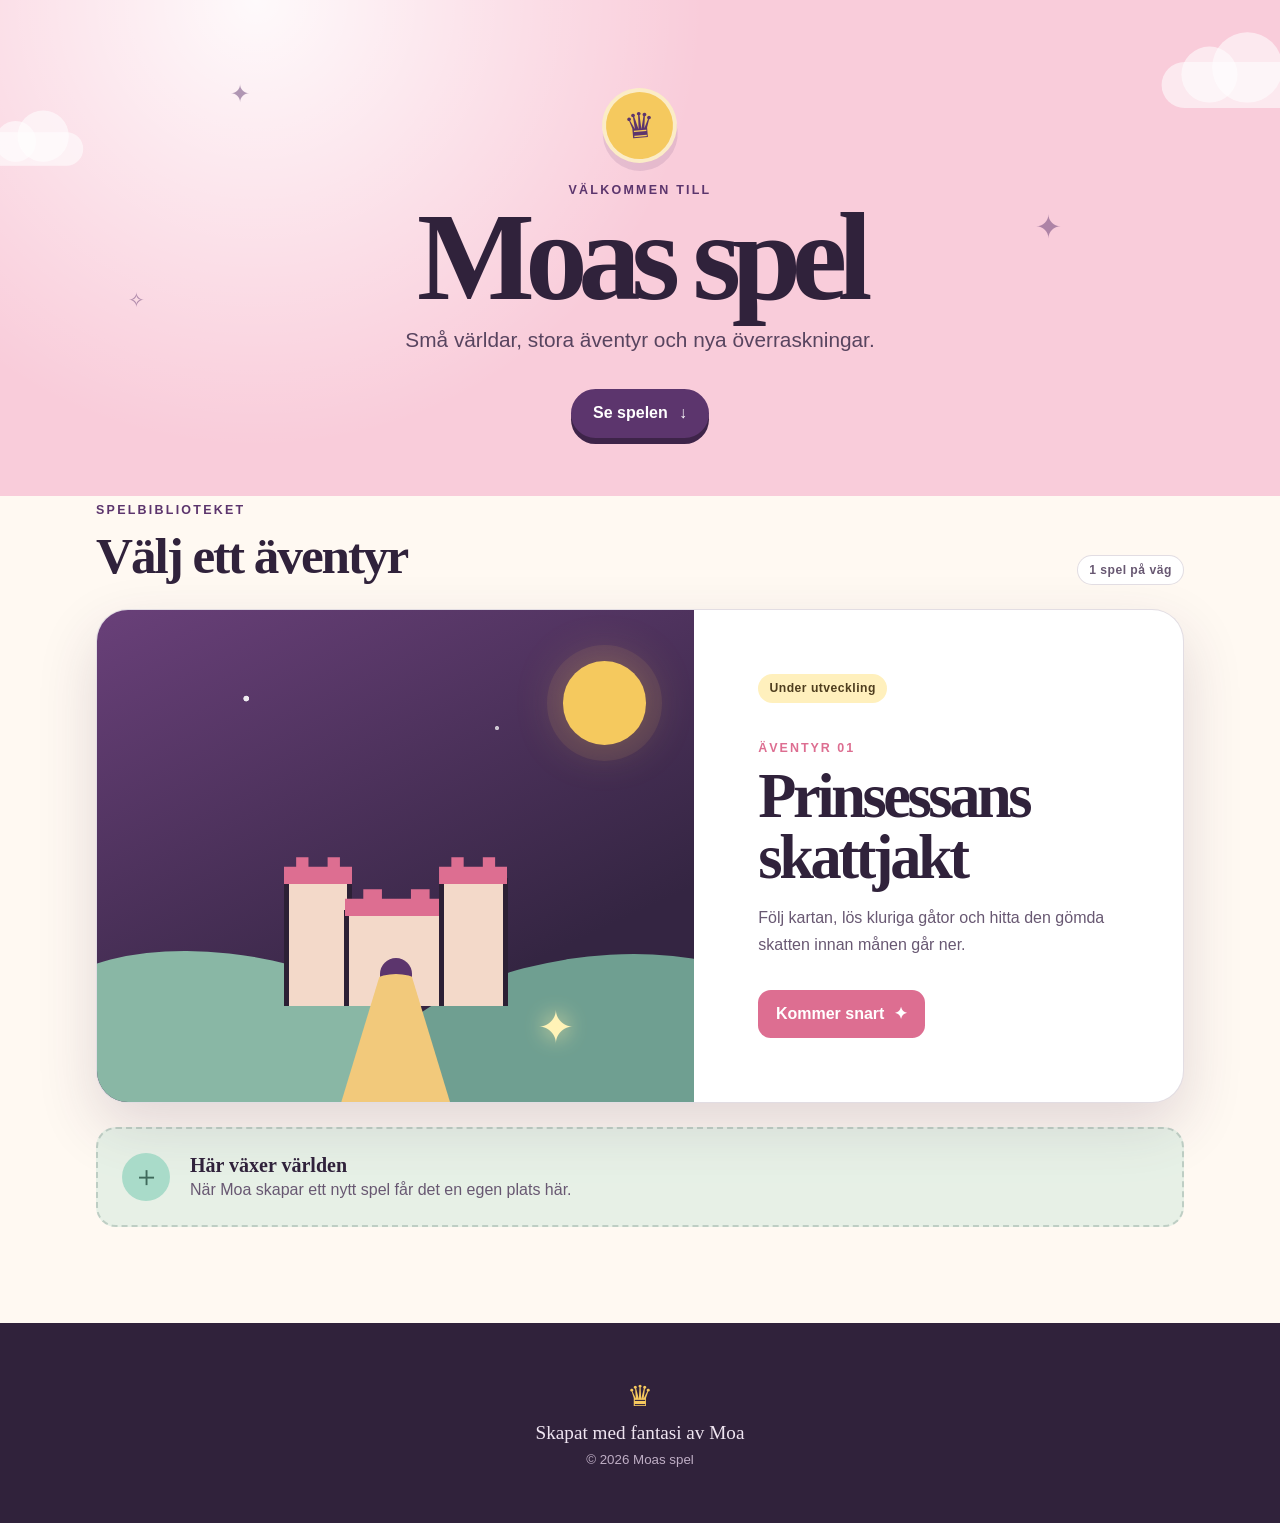
==== index.html @ d867bc86 "Create Moas spel portal" ====
<!doctype html>
<html lang="sv">
  <head>
    <meta charset="UTF-8" />
    <meta name="viewport" content="width=device-width, initial-scale=1" />
    <meta
      name="description"
      content="Moas spel – en lekfull samlingsplats för spel skapade av Moa."
    />
    <meta name="theme-color" content="#f7b7c7" />
    <title>Moas spel</title>
    <link rel="stylesheet" href="styles.css" />
  </head>
  <body>
    <a class="skip-link" href="#spel">Hoppa till spelen</a>

    <div class="sky" aria-hidden="true">
      <span class="cloud cloud--one"></span>
      <span class="cloud cloud--two"></span>
      <span class="star star--one">✦</span>
      <span class="star star--two">✦</span>
      <span class="star star--three">✧</span>
    </div>

    <header class="hero">
      <div class="hero__badge" aria-hidden="true">♛</div>
      <p class="eyebrow">Välkommen till</p>
      <h1>Moas spel</h1>
      <p class="hero__intro">Små världar, stora äventyr och nya överraskningar.</p>
      <a class="hero__button" href="#spel">Se spelen <span aria-hidden="true">↓</span></a>
    </header>

    <main id="spel" class="game-library">
      <div class="section-heading">
        <div>
          <p class="eyebrow">Spelbiblioteket</p>
          <h2>Välj ett äventyr</h2>
        </div>
        <span class="game-count">1 spel på väg</span>
      </div>

      <article class="game-card game-card--featured">
        <div class="game-card__art" aria-hidden="true">
          <span class="moon"></span>
          <span class="castle">
            <i class="castle__tower castle__tower--left"></i>
            <i class="castle__keep"></i>
            <i class="castle__tower castle__tower--right"></i>
          </span>
          <span class="path"></span>
          <span class="treasure">✦</span>
        </div>

        <div class="game-card__content">
          <span class="status">Under utveckling</span>
          <p class="game-card__number">Äventyr 01</p>
          <h3>Prinsessans skattjakt</h3>
          <p>
            Följ kartan, lös kluriga gåtor och hitta den gömda skatten innan
            månen går ner.
          </p>
          <span class="coming-soon" aria-label="Spelet kommer snart">
            Kommer snart <span aria-hidden="true">✦</span>
          </span>
        </div>
      </article>

      <aside class="next-adventure" aria-label="Fler spel kommer">
        <span aria-hidden="true">＋</span>
        <div>
          <h3>Här växer världen</h3>
          <p>När Moa skapar ett nytt spel får det en egen plats här.</p>
        </div>
      </aside>
    </main>

    <footer>
      <span class="footer__mark" aria-hidden="true">♛</span>
      <p>Skapat med fantasi av Moa</p>
      <small>© <span id="year">2026</span> Moas spel</small>
    </footer>

    <script src="script.js"></script>
  </body>
</html>
---- styles.css ----
:root {
  --ink: #30223b;
  --ink-soft: #685872;
  --paper: #fff9f2;
  --rose: #f7b7c7;
  --rose-deep: #dd6e91;
  --plum: #5c356d;
  --gold: #f5c95e;
  --mint: #a9dbc9;
  --line: rgba(74, 43, 83, 0.16);
  --shadow: 0 24px 60px rgba(68, 38, 74, 0.16);
}

* {
  box-sizing: border-box;
}

html {
  scroll-behavior: smooth;
}

body {
  margin: 0;
  min-width: 320px;
  color: var(--ink);
  background:
    radial-gradient(circle at 20% 0%, rgba(255, 255, 255, 0.9), transparent 28rem),
    linear-gradient(180deg, #f9ccda 0 31rem, var(--paper) 31rem 100%);
  font-family: "Trebuchet MS", "Avenir Next", sans-serif;
  overflow-x: hidden;
}

.skip-link {
  position: fixed;
  z-index: 20;
  top: 0.75rem;
  left: 0.75rem;
  padding: 0.7rem 1rem;
  color: white;
  background: var(--plum);
  border-radius: 999px;
  transform: translateY(-150%);
}

.skip-link:focus {
  transform: translateY(0);
}

.sky {
  position: absolute;
  inset: 0 0 auto;
  height: 31rem;
  pointer-events: none;
  overflow: hidden;
}

.cloud {
  position: absolute;
  width: 8rem;
  height: 2.6rem;
  background: rgba(255, 255, 255, 0.58);
  border-radius: 999px;
}

.cloud::before,
.cloud::after {
  content: "";
  position: absolute;
  bottom: 0.3rem;
  background: inherit;
  border-radius: 50%;
}

.cloud::before {
  left: 1.1rem;
  width: 3.2rem;
  height: 3.2rem;
}

.cloud::after {
  right: 1.1rem;
  width: 4rem;
  height: 4rem;
}

.cloud--one {
  top: 8rem;
  left: -2rem;
  transform: scale(0.8);
}

.cloud--two {
  top: 4rem;
  right: -1rem;
  transform: scale(1.1);
}

.star {
  position: absolute;
  color: rgba(92, 53, 109, 0.48);
  animation: twinkle 3s ease-in-out infinite;
}

.star--one {
  top: 5rem;
  left: 18%;
  font-size: 1.5rem;
}

.star--two {
  top: 13rem;
  right: 17%;
  font-size: 2rem;
  animation-delay: 0.9s;
}

.star--three {
  top: 18rem;
  left: 10%;
  font-size: 1.25rem;
  animation-delay: 1.8s;
}

.hero {
  position: relative;
  z-index: 1;
  width: min(92%, 70rem);
  min-height: 31rem;
  margin: 0 auto;
  padding: 5.5rem 1rem 6.5rem;
  text-align: center;
}

.hero__badge {
  display: grid;
  width: 4.7rem;
  height: 4.7rem;
  margin: 0 auto 1.25rem;
  place-items: center;
  color: var(--plum);
  background: var(--gold);
  border: 4px solid rgba(255, 255, 255, 0.65);
  border-radius: 50%;
  box-shadow: 0 8px 0 rgba(92, 53, 109, 0.13);
  font: 2.2rem Georgia, serif;
  transform: rotate(-5deg);
}

.eyebrow {
  margin: 0 0 0.55rem;
  color: var(--plum);
  font-size: 0.78rem;
  font-weight: 800;
  letter-spacing: 0.18em;
  text-transform: uppercase;
}

h1,
h2,
h3,
p {
  margin-top: 0;
}

h1,
h2,
h3 {
  font-family: Georgia, "Times New Roman", serif;
}

h1 {
  max-width: 10ch;
  margin: 0 auto 1rem;
  font-size: clamp(3.75rem, 12vw, 7.8rem);
  line-height: 0.82;
  letter-spacing: -0.075em;
  text-wrap: balance;
}

.hero__intro {
  max-width: 34rem;
  margin: 0 auto 2rem;
  color: #58445f;
  font-size: clamp(1.05rem, 2.5vw, 1.3rem);
  line-height: 1.55;
}

.hero__button {
  display: inline-flex;
  gap: 0.7rem;
  align-items: center;
  padding: 0.85rem 1.25rem;
  color: white;
  background: var(--plum);
  border: 2px solid var(--plum);
  border-radius: 999px;
  box-shadow: 0 6px 0 #3e2449;
  font-weight: 800;
  text-decoration: none;
  transition: transform 160ms ease, box-shadow 160ms ease;
}

.hero__button:hover {
  box-shadow: 0 3px 0 #3e2449;
  transform: translateY(3px);
}

.hero__button:focus-visible {
  outline: 4px solid white;
  outline-offset: 3px;
}

.game-library {
  position: relative;
  z-index: 2;
  width: min(90%, 68rem);
  margin: -2.4rem auto 0;
  padding-bottom: 6rem;
}

.section-heading {
  display: flex;
  gap: 1rem;
  align-items: end;
  justify-content: space-between;
  margin-bottom: 1.5rem;
}

.section-heading h2 {
  margin-bottom: 0;
  font-size: clamp(2rem, 5vw, 3.2rem);
  letter-spacing: -0.04em;
}

.game-count,
.status {
  display: inline-flex;
  padding: 0.45rem 0.7rem;
  border-radius: 999px;
  font-size: 0.76rem;
  font-weight: 800;
  letter-spacing: 0.04em;
}

.game-count {
  color: var(--ink-soft);
  background: white;
  border: 1px solid var(--line);
}

.game-card {
  display: grid;
  grid-template-columns: minmax(0, 1.1fr) minmax(18rem, 0.9fr);
  min-height: 29rem;
  overflow: hidden;
  background: white;
  border: 1px solid var(--line);
  border-radius: 2rem;
  box-shadow: var(--shadow);
}

.game-card__art {
  position: relative;
  min-height: 24rem;
  overflow: hidden;
  background:
    radial-gradient(circle at 25% 18%, rgba(255, 255, 255, 0.9) 0 0.16rem, transparent 0.2rem),
    radial-gradient(circle at 67% 24%, rgba(255, 255, 255, 0.72) 0 0.11rem, transparent 0.15rem),
    radial-gradient(circle at 83% 12%, rgba(255, 255, 255, 0.72) 0 0.13rem, transparent 0.17rem),
    linear-gradient(155deg, #694079, #342542 72%);
}

.game-card__art::before,
.game-card__art::after {
  content: "";
  position: absolute;
  bottom: -5rem;
  width: 75%;
  height: 14rem;
  background: #89b7a5;
  border-radius: 50% 50% 0 0;
}

.game-card__art::before {
  left: -12%;
  transform: rotate(12deg);
}

.game-card__art::after {
  right: -19%;
  background: #6f9f91;
  transform: rotate(-9deg);
}

.moon {
  position: absolute;
  top: 3.2rem;
  right: 3rem;
  width: 5.2rem;
  height: 5.2rem;
  background: var(--gold);
  border-radius: 50%;
  box-shadow: 0 0 0 1rem rgba(245, 201, 94, 0.08), 0 0 3rem rgba(245, 201, 94, 0.3);
}

.castle {
  position: absolute;
  z-index: 2;
  bottom: 6rem;
  left: 50%;
  width: 14rem;
  height: 10rem;
  transform: translateX(-50%);
}

.castle i {
  position: absolute;
  bottom: 0;
  display: block;
  background: #f3d9c9;
  border: 5px solid #2c2035;
  border-bottom: 0;
}

.castle__tower {
  width: 4.3rem;
  height: 8rem;
}

.castle__tower::before,
.castle__keep::before {
  content: "";
  position: absolute;
  top: -1.6rem;
  left: -0.3rem;
  width: calc(100% + 0.6rem);
  height: 1.7rem;
  background: #dd6e91;
  clip-path: polygon(0 100%, 0 35%, 18% 35%, 18% 0, 36% 0, 36% 35%, 64% 35%, 64% 0, 82% 0, 82% 35%, 100% 35%, 100% 100%);
}

.castle__tower--left {
  left: 0;
}

.castle__tower--right {
  right: 0;
}

.castle__keep {
  left: 3.8rem;
  width: 6.5rem;
  height: 6rem;
}

.castle__keep::after {
  content: "";
  position: absolute;
  bottom: 0;
  left: 50%;
  width: 2rem;
  height: 3rem;
  background: #5c356d;
  border-radius: 1rem 1rem 0 0;
  transform: translateX(-50%);
}

.path {
  position: absolute;
  z-index: 3;
  bottom: -2rem;
  left: 50%;
  width: 8rem;
  height: 10rem;
  background: #f2c97b;
  border-radius: 50% 50% 0 0;
  clip-path: polygon(38% 0, 62% 0, 100% 100%, 0 100%);
  transform: translateX(-50%);
}

.treasure {
  position: absolute;
  z-index: 4;
  right: 20%;
  bottom: 3rem;
  color: #fff3b7;
  font-size: 2.8rem;
  filter: drop-shadow(0 0 0.7rem #fff1a8);
}

.game-card__content {
  display: flex;
  flex-direction: column;
  align-items: flex-start;
  justify-content: center;
  padding: clamp(2rem, 5vw, 4.5rem);
}

.status {
  margin-bottom: 2.4rem;
  color: #4e3d1e;
  background: #fff0bd;
}

.game-card__number {
  margin-bottom: 0.65rem;
  color: var(--rose-deep);
  font-size: 0.78rem;
  font-weight: 900;
  letter-spacing: 0.16em;
  text-transform: uppercase;
}

.game-card h3 {
  margin-bottom: 1rem;
  font-size: clamp(2.25rem, 5vw, 3.9rem);
  line-height: 0.98;
  letter-spacing: -0.055em;
}

.game-card__content > p:not(.game-card__number) {
  margin-bottom: 2rem;
  color: var(--ink-soft);
  line-height: 1.7;
}

.coming-soon {
  display: inline-flex;
  gap: 0.6rem;
  align-items: center;
  padding: 0.9rem 1.1rem;
  color: white;
  background: var(--rose-deep);
  border-radius: 0.8rem;
  font-weight: 900;
}

.next-adventure {
  display: flex;
  gap: 1.25rem;
  align-items: center;
  margin-top: 1.5rem;
  padding: 1.5rem;
  background: rgba(169, 219, 201, 0.28);
  border: 2px dashed rgba(68, 104, 92, 0.25);
  border-radius: 1.25rem;
}

.next-adventure > span {
  display: grid;
  flex: 0 0 auto;
  width: 3rem;
  height: 3rem;
  place-items: center;
  color: #3f695b;
  background: var(--mint);
  border-radius: 50%;
  font-size: 1.8rem;
}

.next-adventure h3 {
  margin-bottom: 0.25rem;
  font-size: 1.25rem;
}

.next-adventure p {
  margin-bottom: 0;
  color: var(--ink-soft);
}

footer {
  display: grid;
  justify-items: center;
  padding: 3.5rem 1rem;
  color: #efe5f1;
  background: var(--ink);
  text-align: center;
}

.footer__mark {
  margin-bottom: 0.6rem;
  color: var(--gold);
  font: 1.8rem Georgia, serif;
}

footer p {
  margin-bottom: 0.5rem;
  font-family: Georgia, serif;
  font-size: 1.2rem;
}

footer small {
  color: #bfaec5;
}

@keyframes twinkle {
  0%, 100% { opacity: 0.35; transform: scale(0.85) rotate(0); }
  50% { opacity: 1; transform: scale(1.15) rotate(8deg); }
}

@media (max-width: 760px) {
  body {
    background: linear-gradient(180deg, #f9ccda 0 29rem, var(--paper) 29rem 100%);
  }

  .sky {
    height: 29rem;
  }

  .hero {
    min-height: 29rem;
    padding-top: 4.5rem;
  }

  .section-heading {
    align-items: flex-start;
    flex-direction: column;
  }

  .game-card {
    grid-template-columns: 1fr;
  }

  .game-card__art {
    min-height: 23rem;
  }

  .game-card__content {
    padding: 2.2rem;
  }

  .status {
    margin-bottom: 1.8rem;
  }
}

@media (prefers-reduced-motion: reduce) {
  html {
    scroll-behavior: auto;
  }

  *,
  *::before,
  *::after {
    animation-duration: 0.01ms !important;
    animation-iteration-count: 1 !important;
    transition-duration: 0.01ms !important;
  }
}
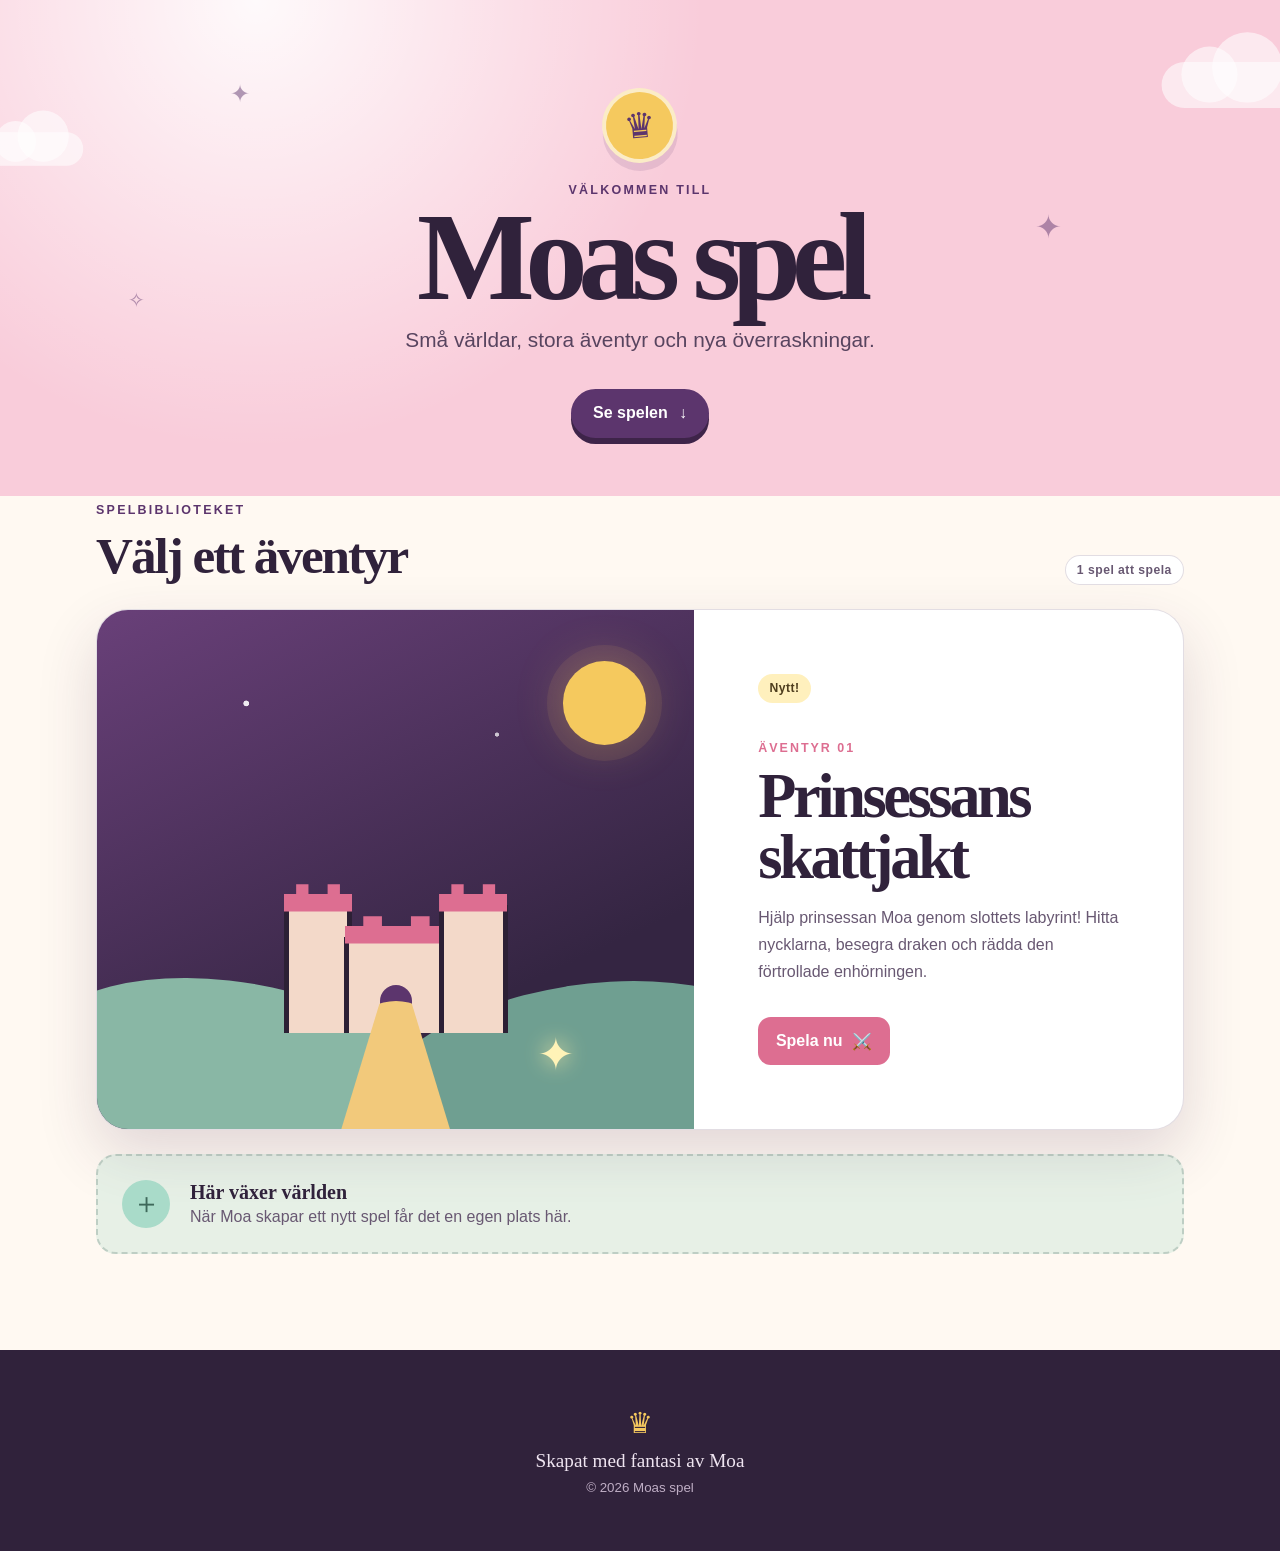
==== commit ae487756: "Lägg till Prinsessans skattjakt — spelbart 3D-äventyr Prinsessan Moa letar nycklar i slottets labyri" ====
--- a/index.html
+++ b/index.html
@@ -36,10 +36,10 @@
           <p class="eyebrow">Spelbiblioteket</p>
           <h2>Välj ett äventyr</h2>
         </div>
-        <span class="game-count">1 spel på väg</span>
+        <span class="game-count">1 spel att spela</span>
       </div>
 
-      <article class="game-card game-card--featured">
+      <a class="game-card game-card--featured game-card--spelbar" href="prinsessans-skattjakt/">
         <div class="game-card__art" aria-hidden="true">
           <span class="moon"></span>
           <span class="castle">
@@ -52,18 +52,18 @@
         </div>
 
         <div class="game-card__content">
-          <span class="status">Under utveckling</span>
+          <span class="status">Nytt!</span>
           <p class="game-card__number">Äventyr 01</p>
           <h3>Prinsessans skattjakt</h3>
           <p>
-            Följ kartan, lös kluriga gåtor och hitta den gömda skatten innan
-            månen går ner.
+            Hjälp prinsessan Moa genom slottets labyrint! Hitta nycklarna,
+            besegra draken och rädda den förtrollade enhörningen.
           </p>
-          <span class="coming-soon" aria-label="Spelet kommer snart">
-            Kommer snart <span aria-hidden="true">✦</span>
+          <span class="coming-soon">
+            Spela nu <span aria-hidden="true">⚔️</span>
           </span>
         </div>
-      </article>
+      </a>
 
       <aside class="next-adventure" aria-label="Fler spel kommer">
         <span aria-hidden="true">＋</span>
--- a/styles.css
+++ b/styles.css
@@ -435,6 +435,26 @@
   font-weight: 900;
 }
 
+a.game-card--spelbar {
+  color: inherit;
+  text-decoration: none;
+  transition: transform 180ms ease, box-shadow 180ms ease;
+}
+
+a.game-card--spelbar:hover {
+  box-shadow: 0 30px 70px rgba(68, 38, 74, 0.24);
+  transform: translateY(-4px);
+}
+
+a.game-card--spelbar:focus-visible {
+  outline: 4px solid var(--plum);
+  outline-offset: 4px;
+}
+
+a.game-card--spelbar:hover .coming-soon {
+  background: var(--plum);
+}
+
 .next-adventure {
   display: flex;
   gap: 1.25rem;
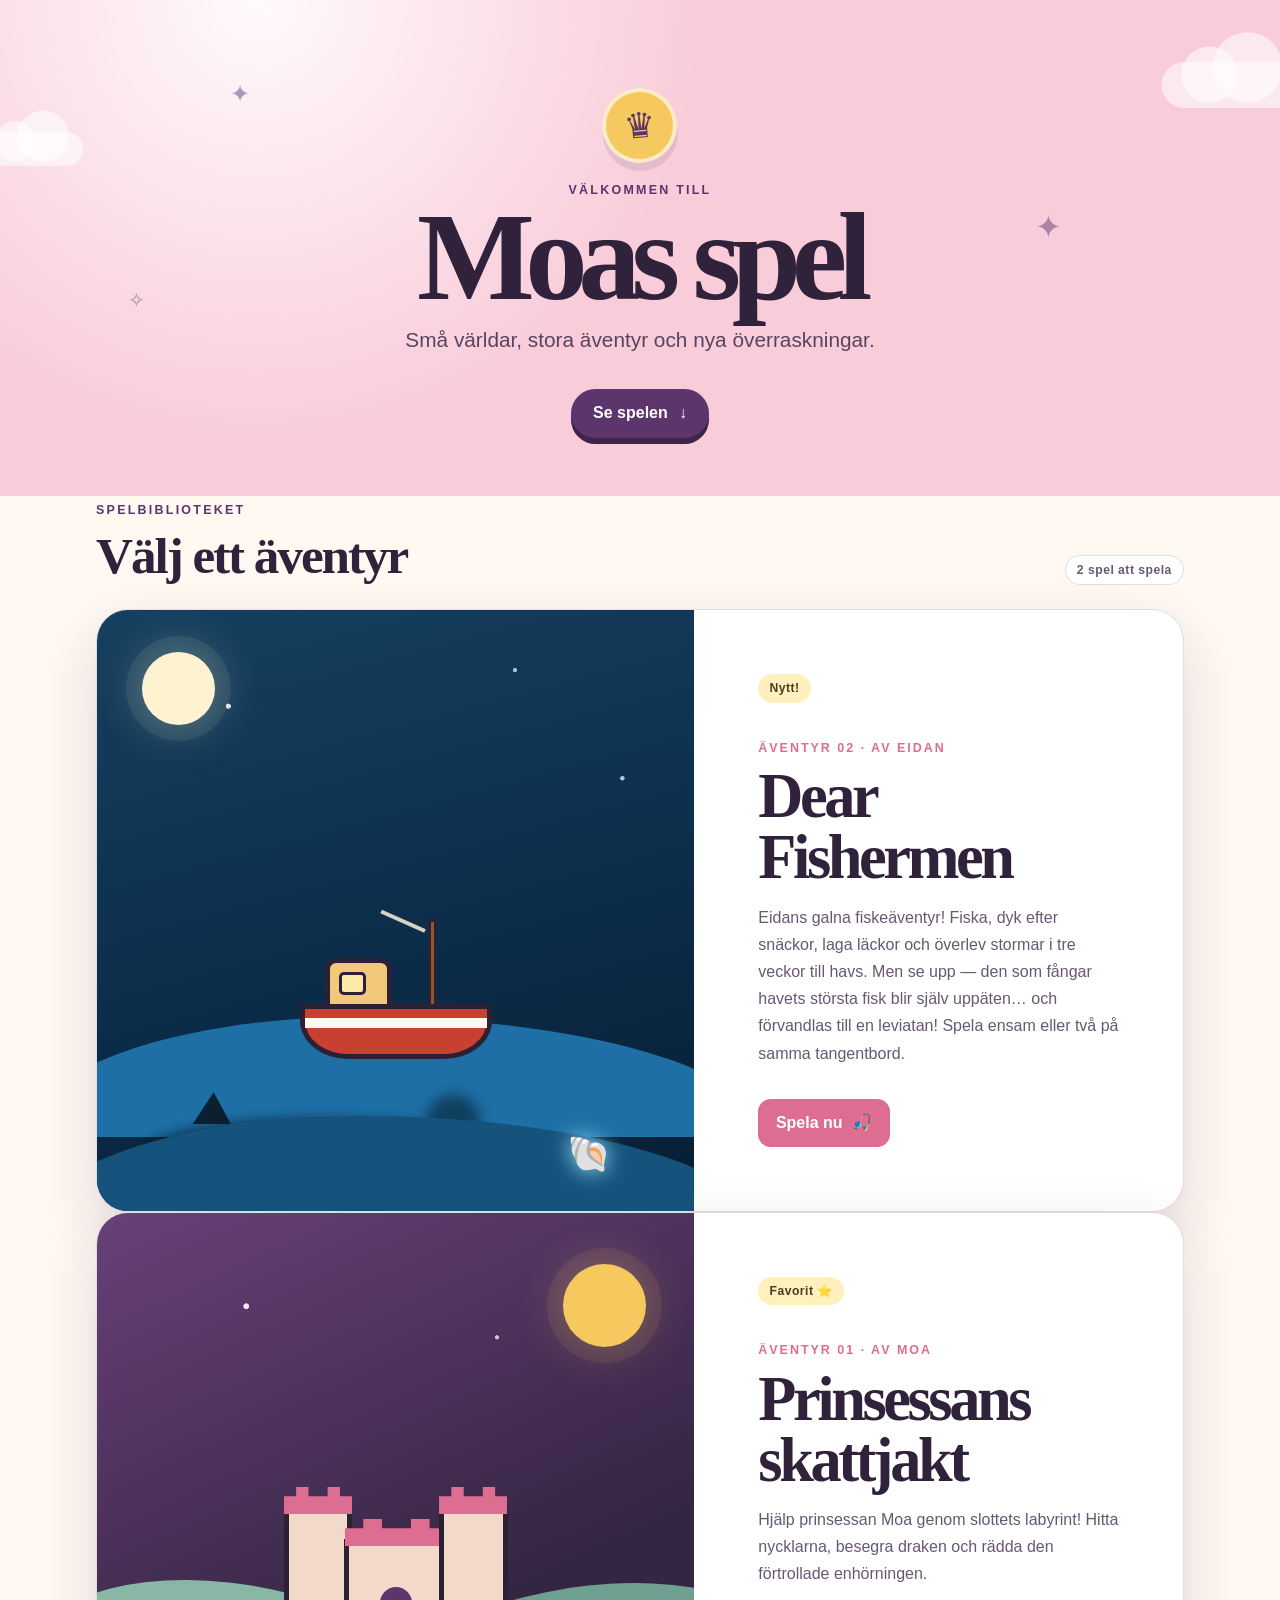
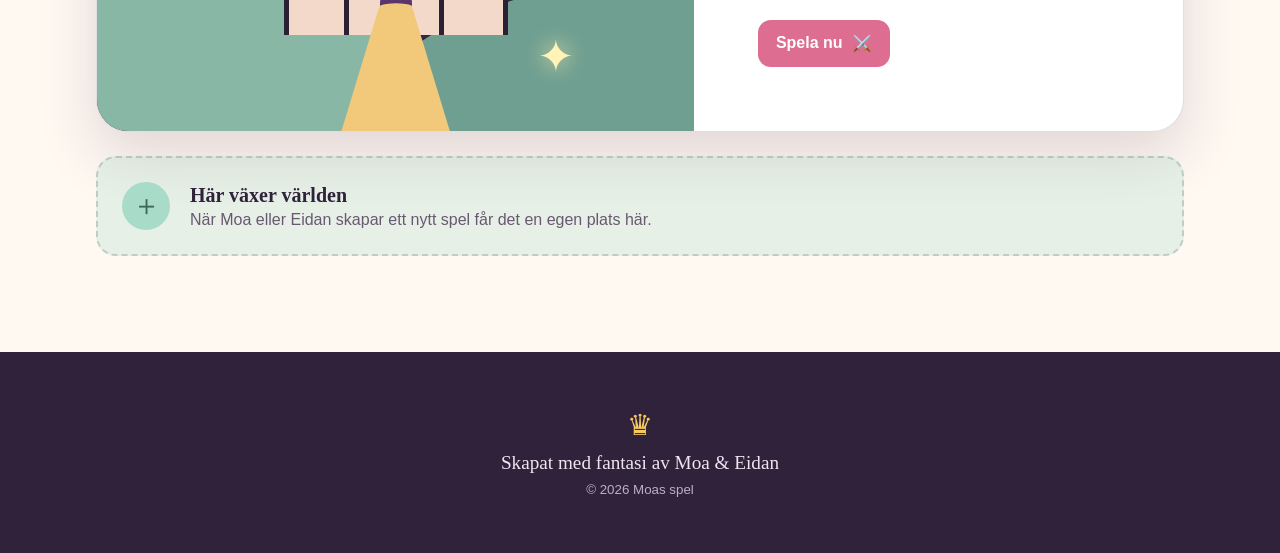
==== commit 726edd2e: "Lägg till Dear Fishermen — Eidans co-op-fiskeäventyr i 3D Tokigt co-op-fiskespel designat av Eidan (" ====
--- a/index.html
+++ b/index.html
@@ -36,8 +36,39 @@
           <p class="eyebrow">Spelbiblioteket</p>
           <h2>Välj ett äventyr</h2>
         </div>
-        <span class="game-count">1 spel att spela</span>
+        <span class="game-count">2 spel att spela</span>
       </div>
+
+      <a class="game-card game-card--featured game-card--spelbar" href="dear-fishermen/">
+        <div class="game-card__art game-card__art--sea" aria-hidden="true">
+          <span class="sea-moon"></span>
+          <span class="fisher-boat">
+            <i class="fisher-boat__mast"></i>
+            <i class="fisher-boat__cabin"></i>
+            <i class="fisher-boat__hull"></i>
+          </span>
+          <span class="sea-wave sea-wave--back"></span>
+          <span class="leviathan-shadow"></span>
+          <span class="sea-fin"></span>
+          <span class="sea-wave sea-wave--front"></span>
+          <span class="sea-shell">🐚</span>
+        </div>
+
+        <div class="game-card__content">
+          <span class="status">Nytt!</span>
+          <p class="game-card__number">Äventyr 02 · av Eidan</p>
+          <h3>Dear Fishermen</h3>
+          <p>
+            Eidans galna fiskeäventyr! Fiska, dyk efter snäckor, laga läckor och
+            överlev stormar i tre veckor till havs. Men se upp — den som fångar
+            havets största fisk blir själv uppäten… och förvandlas till en leviatan!
+            Spela ensam eller två på samma tangentbord.
+          </p>
+          <span class="coming-soon">
+            Spela nu <span aria-hidden="true">🎣</span>
+          </span>
+        </div>
+      </a>
 
       <a class="game-card game-card--featured game-card--spelbar" href="prinsessans-skattjakt/">
         <div class="game-card__art" aria-hidden="true">
@@ -52,8 +83,8 @@
         </div>
 
         <div class="game-card__content">
-          <span class="status">Nytt!</span>
-          <p class="game-card__number">Äventyr 01</p>
+          <span class="status">Favorit ⭐</span>
+          <p class="game-card__number">Äventyr 01 · av Moa</p>
           <h3>Prinsessans skattjakt</h3>
           <p>
             Hjälp prinsessan Moa genom slottets labyrint! Hitta nycklarna,
@@ -69,14 +100,14 @@
         <span aria-hidden="true">＋</span>
         <div>
           <h3>Här växer världen</h3>
-          <p>När Moa skapar ett nytt spel får det en egen plats här.</p>
+          <p>När Moa eller Eidan skapar ett nytt spel får det en egen plats här.</p>
         </div>
       </aside>
     </main>
 
     <footer>
       <span class="footer__mark" aria-hidden="true">♛</span>
-      <p>Skapat med fantasi av Moa</p>
+      <p>Skapat med fantasi av Moa &amp; Eidan</p>
       <small>© <span id="year">2026</span> Moas spel</small>
     </footer>
 
--- a/styles.css
+++ b/styles.css
@@ -388,6 +388,203 @@
   filter: drop-shadow(0 0 0.7rem #fff1a8);
 }
 
+/* --- Dear Fishermen: hav-scen --- */
+.game-card__art--sea {
+  background:
+    radial-gradient(circle at 22% 16%, rgba(255, 255, 255, 0.85) 0 0.14rem, transparent 0.18rem),
+    radial-gradient(circle at 70% 10%, rgba(255, 255, 255, 0.7) 0 0.11rem, transparent 0.15rem),
+    radial-gradient(circle at 88% 28%, rgba(255, 255, 255, 0.7) 0 0.12rem, transparent 0.16rem),
+    linear-gradient(165deg, #16405f 0%, #0b2d4a 55%, #071e33 100%);
+}
+
+.game-card__art--sea::before,
+.game-card__art--sea::after {
+  content: none;
+}
+
+.sea-moon {
+  position: absolute;
+  top: 2.6rem;
+  left: 2.8rem;
+  width: 4.6rem;
+  height: 4.6rem;
+  background: #fdf3d0;
+  border-radius: 50%;
+  box-shadow: 0 0 0 1rem rgba(253, 243, 208, 0.07), 0 0 3rem rgba(253, 243, 208, 0.35);
+}
+
+.fisher-boat {
+  position: absolute;
+  z-index: 2;
+  bottom: 9.5rem;
+  left: 50%;
+  width: 12rem;
+  height: 9rem;
+  transform: translateX(-50%);
+  animation: boat-bob 5s ease-in-out infinite;
+  transform-origin: 50% 100%;
+}
+
+.fisher-boat i {
+  position: absolute;
+  display: block;
+}
+
+.fisher-boat__hull {
+  bottom: 0;
+  left: 0;
+  width: 12rem;
+  height: 3.4rem;
+  background: #c8402f;
+  border: 5px solid #2c2035;
+  border-radius: 0 0 3rem 3rem / 0 0 2.4rem 2.4rem;
+}
+
+.fisher-boat__hull::before {
+  content: "";
+  position: absolute;
+  top: 0.55rem;
+  left: 0;
+  width: 100%;
+  height: 0.6rem;
+  background: #fff9f2;
+}
+
+.fisher-boat__cabin {
+  bottom: 3.1rem;
+  left: 1.6rem;
+  width: 4.2rem;
+  height: 3.2rem;
+  background: #f2c97b;
+  border: 5px solid #2c2035;
+  border-radius: 0.7rem 0.7rem 0 0;
+}
+
+.fisher-boat__cabin::before {
+  content: "";
+  position: absolute;
+  top: 0.55rem;
+  left: 0.55rem;
+  width: 1.3rem;
+  height: 1.1rem;
+  background: #ffe9a8;
+  border: 3px solid #2c2035;
+  border-radius: 0.3rem;
+}
+
+.fisher-boat__mast {
+  bottom: 3.1rem;
+  right: 3.4rem;
+  width: 0.55rem;
+  height: 5.6rem;
+  background: #8a5a33;
+  border: 3px solid #2c2035;
+}
+
+.fisher-boat__mast::before {
+  content: "";
+  position: absolute;
+  top: 0.4rem;
+  right: 0.55rem;
+  width: 3rem;
+  height: 0.25rem;
+  background: #d9d2c5;
+  transform: rotate(24deg);
+  transform-origin: right center;
+}
+
+.sea-wave {
+  position: absolute;
+  left: -12%;
+  width: 124%;
+  height: 7.5rem;
+  border-radius: 45% 55% 0 0 / 100% 100% 0 0;
+}
+
+.sea-wave--back {
+  z-index: 1;
+  bottom: 4.6rem;
+  background: #1d6fa5;
+  animation: wave-drift 7s ease-in-out infinite;
+}
+
+.sea-wave--front {
+  z-index: 3;
+  bottom: -1.6rem;
+  background: #15537d;
+  animation: wave-drift 5.5s ease-in-out infinite reverse;
+}
+
+.leviathan-shadow {
+  position: absolute;
+  z-index: 2;
+  bottom: 1.6rem;
+  left: 8%;
+  width: 22rem;
+  height: 4.2rem;
+  background: rgba(4, 14, 24, 0.55);
+  border-radius: 50%;
+  filter: blur(6px);
+  animation: lurk 9s ease-in-out infinite;
+}
+
+.leviathan-shadow::before {
+  content: "";
+  position: absolute;
+  top: -1.4rem;
+  right: 1rem;
+  width: 3.4rem;
+  height: 3.4rem;
+  background: rgba(4, 14, 24, 0.5);
+  border-radius: 50% 50% 0 50%;
+  transform: rotate(35deg);
+  filter: blur(3px);
+}
+
+.sea-fin {
+  position: absolute;
+  z-index: 3;
+  bottom: 5.4rem;
+  left: 16%;
+  width: 2.4rem;
+  height: 2rem;
+  background: #0a1f30;
+  clip-path: polygon(0 100%, 55% 0, 100% 100%);
+  animation: fin-swim 8s linear infinite;
+}
+
+.sea-shell {
+  position: absolute;
+  z-index: 4;
+  right: 14%;
+  bottom: 2.2rem;
+  font-size: 2.2rem;
+  filter: drop-shadow(0 0 0.7rem #9fe3ff);
+}
+
+@keyframes boat-bob {
+  0%, 100% { transform: translateX(-50%) rotate(-2.5deg) translateY(0); }
+  50% { transform: translateX(-50%) rotate(2.5deg) translateY(-0.5rem); }
+}
+
+@keyframes wave-drift {
+  0%, 100% { transform: translateX(-1.2rem); }
+  50% { transform: translateX(1.2rem); }
+}
+
+@keyframes fin-swim {
+  0% { transform: translateX(0) scaleX(1); }
+  45% { transform: translateX(26rem) scaleX(1); }
+  50% { transform: translateX(26rem) scaleX(-1); }
+  95% { transform: translateX(0) scaleX(-1); }
+  100% { transform: translateX(0) scaleX(1); }
+}
+
+@keyframes lurk {
+  0%, 100% { transform: translateX(0); opacity: 0.75; }
+  50% { transform: translateX(3rem); opacity: 0.45; }
+}
+
 .game-card__content {
   display: flex;
   flex-direction: column;
